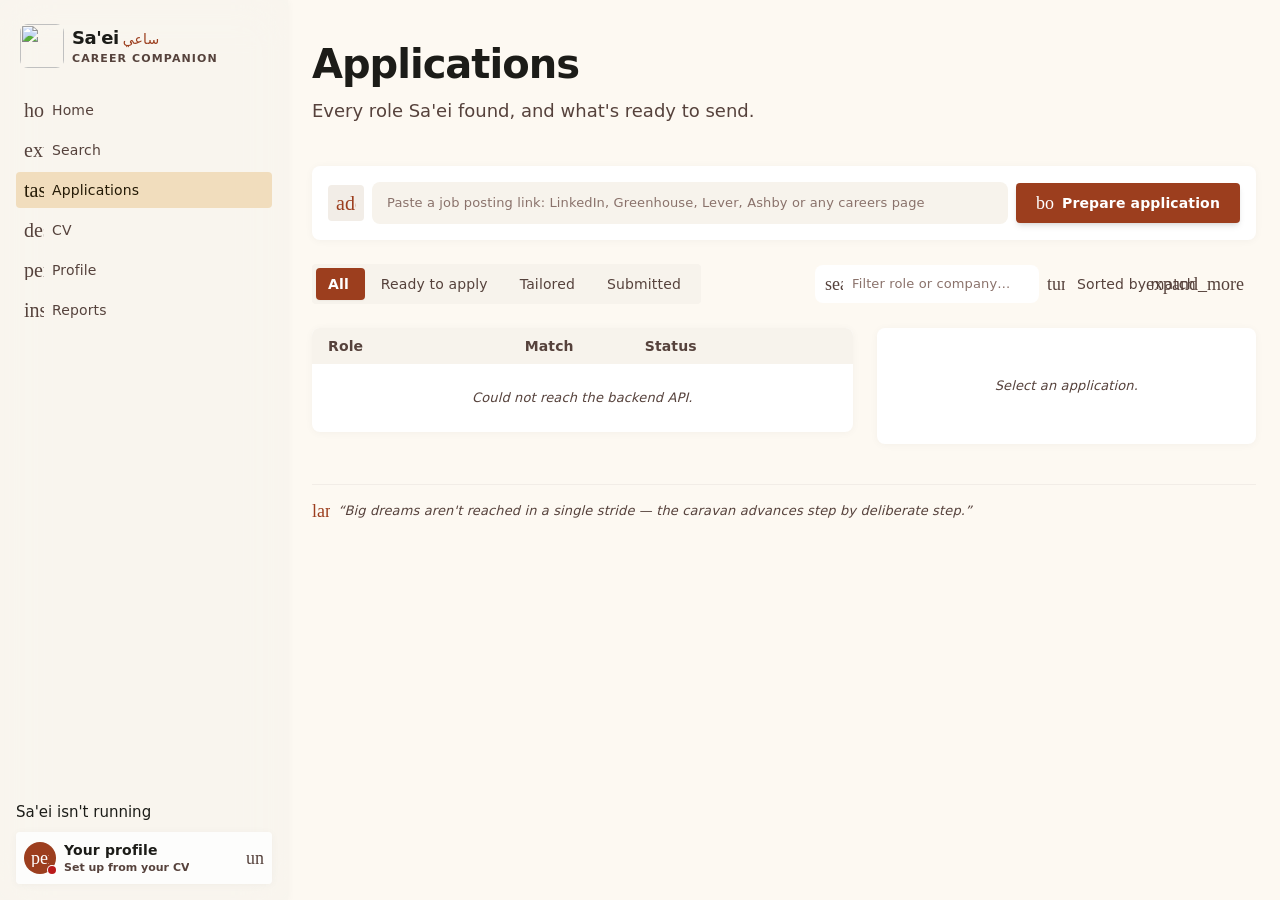
==== frontend/applications.html @ 578bf0ad "One look across the app: same page header, plain words, less text Pass 1 -- one page header: every p" ====
<!DOCTYPE html>
<html lang="en">
<head>
<meta charset="UTF-8">
<meta name="viewport" content="width=device-width, initial-scale=1.0">
<title>Sa'ei — Applications</title>
<link rel="stylesheet" href="tailwind.css">
<link rel="stylesheet" href="style.css">
<link rel="icon" type="image/png" href="assets/saei-logo.png">
</head>
<body data-page="applications">
<main id="page">
  <div class="flex flex-col">
    <header class="sa-page-head">
      <div>
        <h1 class="sa-page-title">Applications</h1>
        <p class="sa-page-desc">Every role Sa'ei found, and what's ready to send.</p>
      </div>
    </header>

    <!-- Apply from a link: one posting through the same pipeline a search runs -->
    <section class="sa-card mb-space-lg p-space-md">
      <form id="link-form" class="flex items-center gap-space-sm">
        <span class="sa-icon-badge flex-shrink-0"><span class="ms">add_link</span></span>
        <label for="link-url" class="sr-only">Job posting URL</label>
        <input type="url" id="link-url" class="sa-input flex-1" required
               placeholder="Paste a job posting link: LinkedIn, Greenhouse, Lever, Ashby or any careers page">
        <button type="submit" class="sa-btn-primary whitespace-nowrap" id="link-btn"><span class="ms text-[18px]">bolt</span>Prepare application</button>
      </form>
      <p id="link-message" class="hidden"></p>
    </section>

    <div class="mb-space-lg flex flex-wrap items-center justify-between gap-space-md">
      <div class="sa-tabs" id="status-tabs">
        <button type="button" class="sa-tab is-active" data-filter="all">All <span class="ml-1 opacity-70" data-count="all"></span></button>
        <button type="button" class="sa-tab" data-filter="pending_review">Ready to apply <span class="ml-1 opacity-70" data-count="pending_review"></span></button>
        <button type="button" class="sa-tab" data-filter="tailored">Tailored <span class="ml-1 opacity-70" data-count="tailored"></span></button>
        <button type="button" class="sa-tab" data-filter="applied">Submitted <span class="ml-1 opacity-70" data-count="applied"></span></button>
      </div>
      <div class="flex items-center gap-space-sm">
        <label class="relative">
          <span class="ms pointer-events-none absolute left-2.5 top-1/2 -translate-y-1/2 text-[18px] text-on-surface-variant">search</span>
          <input type="text" id="app-filter" class="sa-input w-56 bg-surface-container-lowest py-2 pl-9" placeholder="Filter role or company&hellip;">
        </label>
        <span class="ms text-[18px] text-on-surface-variant">tune</span>
        <div class="sa-select-wrap">
          <select id="sort-select" class="sa-select border-none bg-transparent py-2 pl-1 text-label-md text-on-surface-variant" aria-label="Sort">
            <option value="match_score">Sorted by match</option>
            <option value="ats_score">Sorted by ATS score</option>
            <option value="date_created">Sorted by newest</option>
          </select>
        </div>
      </div>
    </div>

    <div class="grid grid-cols-12 items-start gap-space-lg">
      <!-- List -->
      <div class="col-span-7 flex flex-col gap-space-md">
        <div class="overflow-hidden rounded-xl bg-surface-container-lowest shadow-soft">
          <div class="grid grid-cols-[1fr_7rem_9rem_2.5rem] gap-space-sm bg-surface-container-low px-space-md py-space-sm text-label-md font-semibold text-on-surface-variant">
            <span>Role</span><span>Match</span><span>Status</span><span class="sr-only">Open</span>
          </div>
          <div id="app-list" class="divide-y divide-surface-container">
            <p class="sa-empty">Loading&hellip;</p>
          </div>
          <div class="flex items-center justify-between px-space-md py-space-sm" id="list-footer" hidden>
            <span class="text-body-sm text-on-surface-variant" id="list-count"></span>
            <button type="button" class="sa-btn-ghost" id="list-more">Show more</button>
          </div>
        </div>

      </div>

      <!-- Detail -->
      <aside class="sa-card sticky top-24 col-span-5" id="detail">
        <p class="sa-empty">Select an application.</p>
      </aside>
    </div>
  </div>
</main>

<!-- Submit (email) dialog: what used to be the Email page's send form -->
<div class="modal-overlay" id="send-modal" hidden>
  <div class="modal max-w-2xl" role="dialog" aria-modal="true" aria-labelledby="send-title">
    <form id="send-form" class="flex max-h-[calc(100vh-48px)] flex-col">
      <div class="flex items-start justify-between gap-space-md border-b border-surface-container px-space-lg py-space-md">
        <div>
          <span class="sa-eyebrow">Send application</span>
          <h3 class="text-headline-sm text-on-surface" id="send-title">&mdash;</h3>
        </div>
        <button type="button" class="modal-close" id="send-close" aria-label="Close">&times;</button>
      </div>
      <div class="flex flex-col gap-space-md overflow-y-auto px-space-lg py-space-md">
        <p class="hidden rounded-lg bg-tertiary-fixed/60 px-space-md py-space-sm text-body-sm text-on-tertiary-fixed-variant" id="gmail-warning"></p>
        <div class="grid grid-cols-[4.5rem_1fr] items-center gap-space-sm">
          <label for="to-email" class="text-label-md font-semibold text-on-surface-variant">To</label>
          <input type="text" id="to-email" class="sa-input font-mono" placeholder="hiring@company.com" required>
          <label for="subject" class="text-label-md font-semibold text-on-surface-variant">Subject</label>
          <input type="text" id="subject" class="sa-input font-semibold" required>
        </div>
        <textarea id="body" rows="9" class="sa-input resize-y leading-6" required></textarea>
        <div class="flex items-center gap-space-sm rounded-lg bg-surface-container-low px-space-md py-space-sm" id="attachment"></div>
      </div>
      <div class="flex items-center justify-end gap-space-sm border-t border-surface-container px-space-lg py-space-md">
        <span id="send-message" class="save-message mr-auto"></span>
        <button type="button" class="sa-btn" id="send-cancel">Cancel</button>
        <button type="submit" class="sa-btn-primary" id="send-btn"><span class="ms text-[18px]">send</span>Send application</button>
      </div>
    </form>
  </div>
</div>


<script src="shell.js"></script>
<script src="config.js"></script>
<script src="why-modal.js"></script>
<script src="ui.js"></script>
<script src="applications.js"></script>
</body>
</html>
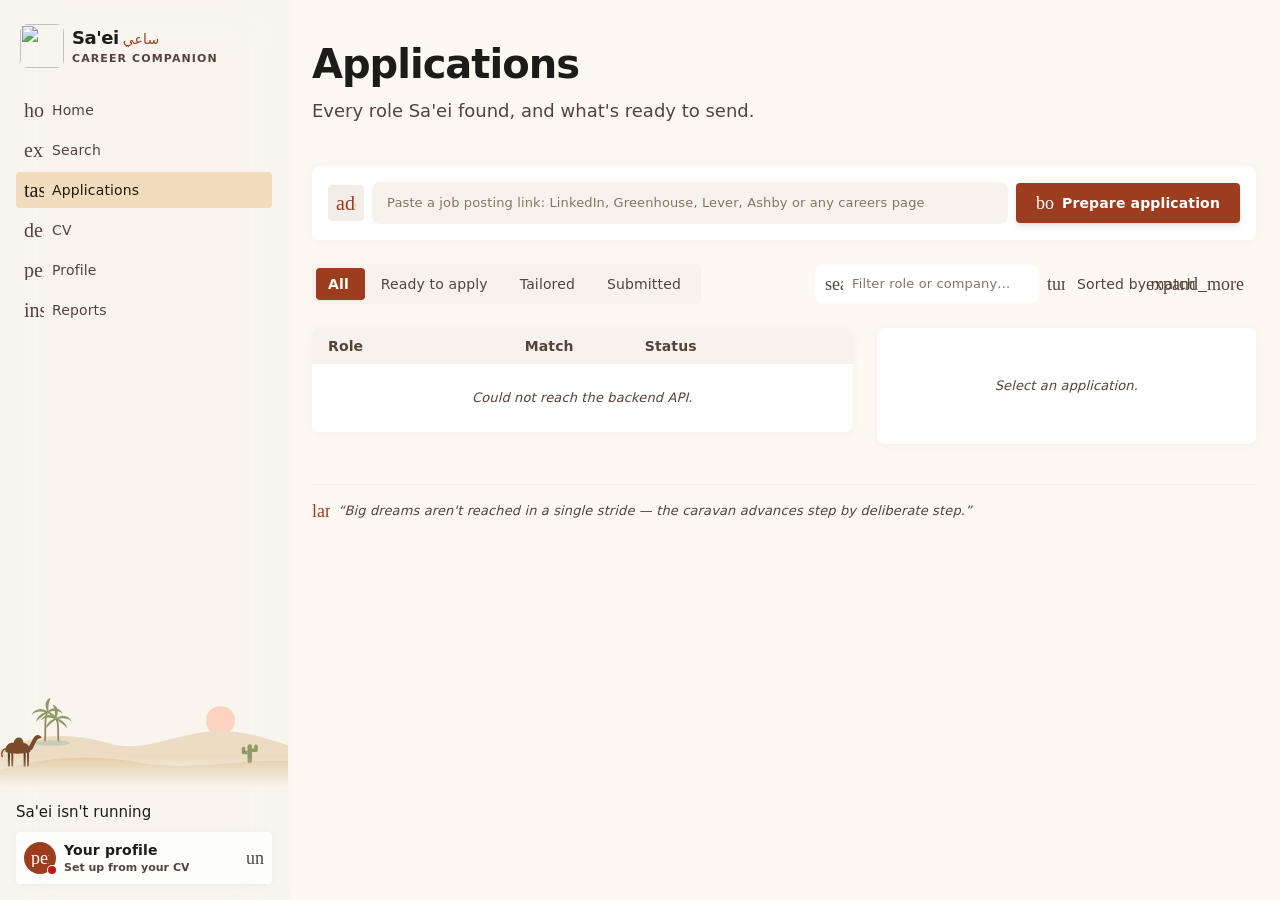
==== commit 00c5b201: "Send application: the company's email from the posting; CV named Firstname_Lastname_JobTitle - Appli" ====
--- a/frontend/applications.html
+++ b/frontend/applications.html
@@ -95,6 +95,8 @@
         <div class="grid grid-cols-[4.5rem_1fr] items-center gap-space-sm">
           <label for="to-email" class="text-label-md font-semibold text-on-surface-variant">To</label>
           <input type="text" id="to-email" class="sa-input font-mono" placeholder="hiring@company.com" required>
+          <span></span>
+          <p class="-mt-1 text-body-sm text-on-surface-variant" id="to-hint"></p>
           <label for="subject" class="text-label-md font-semibold text-on-surface-variant">Subject</label>
           <input type="text" id="subject" class="sa-input font-semibold" required>
         </div>
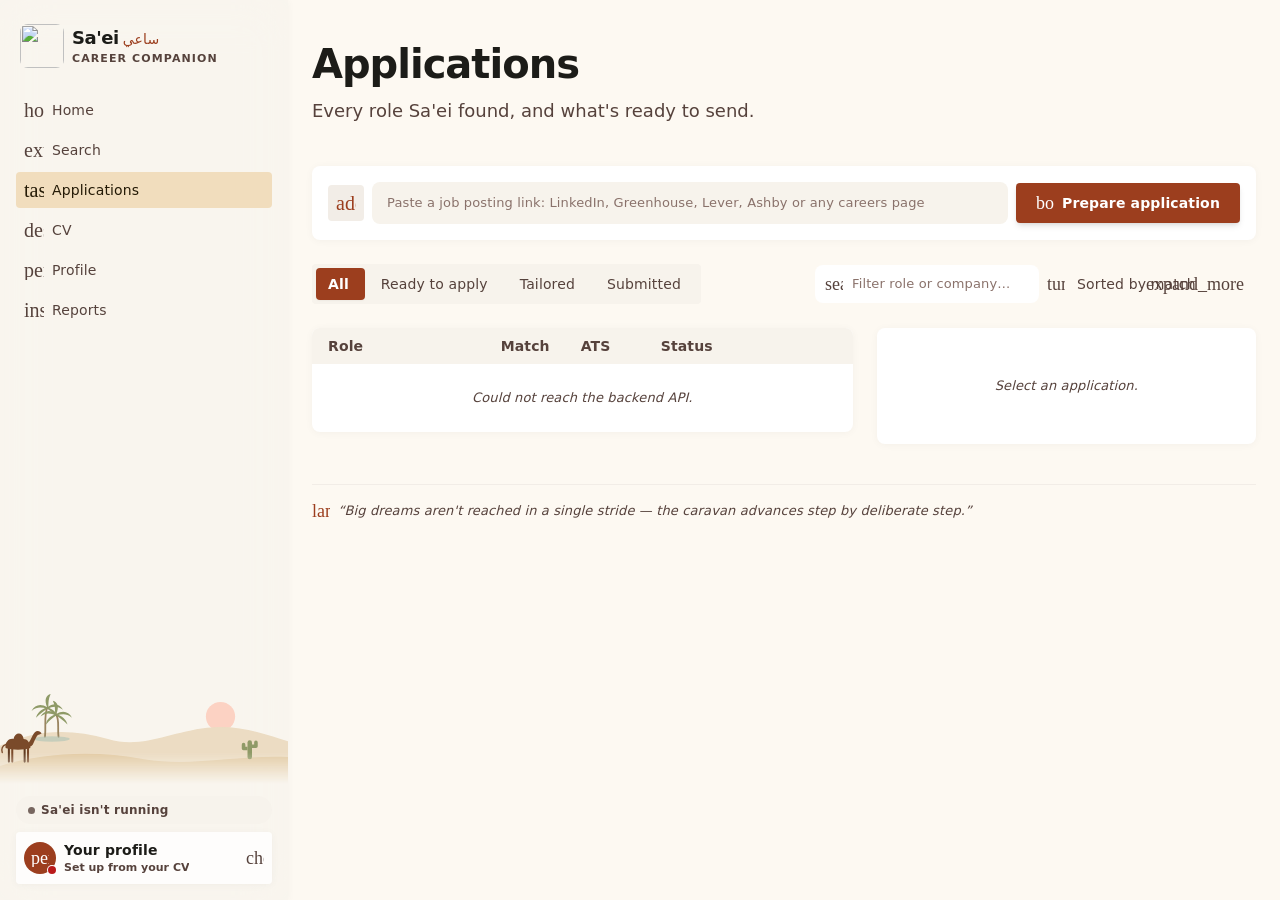
==== commit 1e3e4cc0: "Applications list: ATS score column between Match and Status" ====
--- a/frontend/applications.html
+++ b/frontend/applications.html
@@ -57,8 +57,8 @@
       <!-- List -->
       <div class="col-span-7 flex flex-col gap-space-md">
         <div class="overflow-hidden rounded-xl bg-surface-container-lowest shadow-soft">
-          <div class="grid grid-cols-[1fr_7rem_9rem_2.5rem] gap-space-sm bg-surface-container-low px-space-md py-space-sm text-label-md font-semibold text-on-surface-variant">
-            <span>Role</span><span>Match</span><span>Status</span><span class="sr-only">Open</span>
+          <div class="grid grid-cols-[1fr_4.5rem_4.5rem_8.5rem_2rem] gap-space-sm bg-surface-container-low px-space-md py-space-sm text-label-md font-semibold text-on-surface-variant">
+            <span>Role</span><span>Match</span><span title="ATS score of the CV that would be sent: the tailored one when there is one">ATS</span><span>Status</span><span class="sr-only">Open</span>
           </div>
           <div id="app-list" class="divide-y divide-surface-container">
             <p class="sa-empty">Loading&hellip;</p>
--- a/frontend/style.css
+++ b/frontend/style.css
@@ -0,0 +1,2572 @@
+/* Component styles for markup the page scripts generate (the Why? modal,
+   requirement tables, profile entry cards, debug bench, toggles...). Page
+   layout itself is Tailwind (tailwind.css, built from tailwind.src.css);
+   this file loads AFTER it so its element rules win over Tailwind preflight.
+
+   Tokens are the Stitch "Sa'ei" palette (same values as tailwind.config.js),
+   mapped onto the variable names this file has always used. */
+
+:root {
+  --bg: #fdf9f2;                 /* background */
+  --surface: #ffffff;            /* surface-container-lowest */
+  --surface-sunken: #f7f3ec;     /* surface-container-low */
+  --surface-container: #f2ede7;
+  --surface-container-high: #ece8e1;
+  --border: #ece8e1;
+  --border-strong: #ddc0b8;      /* outline-variant */
+  --text: #1c1c18;               /* on-surface */
+  --text-muted: #56423c;         /* on-surface-variant */
+  --accent: #9c3e1e;             /* primary */
+  --accent-hover: #bc5633;       /* primary-container */
+  --accent-soft: rgba(156, 62, 30, 0.10);
+  --accent-soft-border: rgba(156, 62, 30, 0.22);
+  --ok: #6a5d43;                 /* secondary (warm brown) */
+  --ok-soft: #f1ddbd;            /* secondary-container */
+  --warn: #805200;               /* tertiary */
+  --warn-soft: #ffddb4;          /* tertiary-fixed */
+  --danger: #ba1a1a;             /* error */
+  --danger-soft: #ffdad6;        /* error-container */
+  --radius-sm: 6px;
+  --radius: 12px;
+  --radius-lg: 24px;
+  --radius-pill: 9999px;
+  --shadow-sm: 0 1px 2px rgba(28, 28, 24, 0.05);
+  --shadow-md: 0 12px 32px -12px rgba(34, 31, 26, 0.28);
+}
+
+/* A quiet brand signature used on the key career surfaces.  It deliberately
+   sits behind the content so it reads as atmosphere, not as a competing logo. */
+.sa-saei-wordmark {
+  position: relative;
+  isolation: isolate;
+  overflow: hidden;
+}
+
+.sa-saei-wordmark::before {
+  content: "ساعي";
+  position: absolute;
+  right: 24px;
+  bottom: -18px;
+  z-index: -1;
+  direction: rtl;
+  color: #f3e6e1;
+  font-family: "Segoe UI", Tahoma, Arial, sans-serif;
+  font-size: 132px;
+  font-weight: 800;
+  line-height: 1;
+  letter-spacing: -0.12em;
+  pointer-events: none;
+  user-select: none;
+  white-space: nowrap;
+}
+
+.sa-saei-wordmark > * {
+  position: relative;
+  z-index: 1;
+}
+
+.sa-saei-wordmark-trajectory::before { font-size: 88px; right: 22px; bottom: -10px; }
+.sa-saei-wordmark-search::before { font-size: 112px; bottom: -12px; }
+.sa-saei-wordmark-profile::before { font-size: 104px; right: 22px; bottom: -12px; }
+
+* { box-sizing: border-box; }
+
+body {
+  margin: 0;
+  background: var(--bg);
+  color: var(--text);
+  font-family: "Plus Jakarta Sans", "Segoe UI", Tahoma, system-ui, sans-serif;
+  font-size: 15px;
+  line-height: 1.5;
+  -webkit-font-smoothing: antialiased;
+}
+
+.page {
+  max-width: 1080px;
+  margin: 0 auto;
+  padding: 40px 24px 64px;
+}
+
+/* ---- page header (eyebrow + title + description + stats) ---- */
+
+.page-header {
+  display: flex;
+  justify-content: space-between;
+  align-items: flex-end;
+  gap: 24px;
+  flex-wrap: wrap;
+  margin-bottom: 24px;
+}
+
+.eyebrow {
+  display: flex;
+  align-items: center;
+  gap: 8px;
+  font-size: 11px;
+  font-weight: 600;
+  letter-spacing: 0.08em;
+  text-transform: uppercase;
+  color: var(--text-muted);
+  margin-bottom: 8px;
+}
+
+.eyebrow::before {
+  content: "";
+  display: inline-block;
+  width: 14px;
+  height: 1px;
+  background: var(--border-strong);
+}
+
+.page-header h1 {
+  font-size: 26px;
+  font-weight: 700;
+  letter-spacing: -0.02em;
+  margin: 0 0 6px;
+}
+
+.page-header-desc {
+  font-size: 13.5px;
+  color: var(--text-muted);
+  max-width: 540px;
+  line-height: 1.55;
+  margin: 0;
+}
+
+.page-header-stats { display: flex; gap: 24px; flex-shrink: 0; }
+
+.page-header-stat { text-align: right; }
+
+.page-header-stat-value {
+  display: block;
+  font-size: 22px;
+  font-weight: 700;
+  color: var(--accent);
+  letter-spacing: -0.02em;
+}
+
+.page-header-stat-label {
+  font-size: 10.5px;
+  font-weight: 600;
+  letter-spacing: 0.05em;
+  text-transform: uppercase;
+  color: var(--text-muted);
+}
+
+/* ---- avatar chip (company initials in tables) ---- */
+
+.company-cell { display: flex; align-items: center; gap: 8px; }
+
+.avatar-chip {
+  display: inline-flex;
+  align-items: center;
+  justify-content: center;
+  width: 22px;
+  height: 22px;
+  border-radius: 6px;
+  background: var(--accent-soft);
+  color: var(--accent);
+  font-size: 10px;
+  font-weight: 700;
+  letter-spacing: 0.02em;
+  flex-shrink: 0;
+}
+
+/* ---- section title row (heading + inline action) ---- */
+
+.section-title-row {
+  display: flex;
+  align-items: center;
+  justify-content: space-between;
+  gap: 12px;
+  margin: 28px 0 12px;
+}
+
+.section-title-row h2 { margin: 0; font-size: 15px; font-weight: 600; }
+
+.filter-input {
+  font-family: inherit;
+  font-size: 13px;
+  padding: 7px 11px;
+  border: 1px solid var(--border);
+  border-radius: 8px;
+  background: var(--surface);
+  color: var(--text);
+  width: 220px;
+}
+
+.filter-input:focus { outline: none; border-color: var(--accent); }
+
+/* ---- narrow/wide page layouts (settings, cv, features) ---- */
+
+.narrow-main {
+  display: flex;
+  flex-direction: column;
+  gap: 16px;
+  /* Was 560px -- cards/forms/tables here are all fluid-width already (no
+     fixed-px inputs), so this was just leaving a wide, wasted gutter on
+     anything bigger than a small laptop screen instead of using the page's
+     actual 1080px budget. */
+  max-width: 900px;
+}
+
+.wide-main { width: 100%; }
+
+/* ---- bare section heading (Stitch places these above a bordered table/card
+   container rather than inside a .card-header) ---- */
+
+.section-heading {
+  font-size: 24px;
+  font-weight: 600;
+  letter-spacing: -0.01em;
+  margin: 0 0 12px;
+  color: var(--text);
+}
+
+/* ---- main layout ---- */
+
+.main-grid {
+  display: grid;
+  grid-template-columns: 1.6fr 1fr;
+  gap: 16px;
+  align-items: start;
+}
+
+.side-column {
+  display: flex;
+  flex-direction: column;
+  gap: 16px;
+}
+
+.card {
+  background: var(--surface);
+  border: 1px solid var(--border);
+  border-radius: var(--radius);
+  overflow: hidden;
+}
+
+.card-header {
+  display: flex;
+  align-items: baseline;
+  justify-content: space-between;
+  padding: 16px 18px 12px;
+}
+
+.card-header h2 {
+  font-size: 14px;
+  font-weight: 600;
+  margin: 0;
+}
+
+.card-sub {
+  font-size: 12px;
+  color: var(--text-muted);
+}
+
+/* ---- applications table ---- */
+
+.table-card { padding: 24px; }
+
+.view-all-row {
+  display: flex;
+  justify-content: center;
+  padding-top: 16px;
+}
+
+.link-btn {
+  background: none;
+  border: none;
+  cursor: pointer;
+  font-family: inherit;
+  font-size: 12px;
+  font-weight: 700;
+  letter-spacing: 0.05em;
+  text-transform: uppercase;
+  color: var(--accent);
+  display: inline-flex;
+  align-items: center;
+  gap: 6px;
+  padding: 4px;
+}
+
+.link-btn:hover { color: var(--text); }
+
+.link-btn svg { width: 14px; height: 14px; stroke: currentColor; fill: none; stroke-width: 2; stroke-linecap: round; stroke-linejoin: round; }
+
+.table-wrap { overflow-x: auto; }
+
+table {
+  width: 100%;
+  border-collapse: collapse;
+  font-size: 14px;
+}
+
+thead th {
+  text-align: left;
+  font-weight: 500;
+  color: var(--text-muted);
+  font-size: 11.5px;
+  text-transform: uppercase;
+  letter-spacing: 0.04em;
+  padding: 8px 18px;
+  border-top: 1px solid var(--border);
+  border-bottom: 1px solid var(--border);
+}
+
+/* Dashboard's applications table sits in its own bordered/padded container
+   (no separate .card-header above it), matching Stitch's exact structure --
+   so it doesn't need the border-top other tables get from their card-header
+   divider. */
+#applications-table thead th { border-top: none; }
+#applications-table { min-width: 700px; }
+#applications-table tbody td:first-child { font-weight: 600; }
+
+.cell-muted { color: var(--text-muted); }
+.cell-right { text-align: right; }
+
+tbody td {
+  padding: 12px 18px;
+  border-bottom: 1px solid var(--border);
+  vertical-align: middle;
+}
+
+tbody tr:last-child td { border-bottom: none; }
+
+tbody tr { transition: background 0.1s; }
+
+tbody tr:hover td { background: var(--surface-sunken); }
+
+tbody tr.detail-row:hover td { background: inherit; }
+
+td.empty, li.empty {
+  color: var(--text-muted);
+  font-style: italic;
+}
+
+.status-tag {
+  display: inline-block;
+  font-size: 11.5px;
+  font-weight: 700;
+  letter-spacing: 0.03em;
+  text-transform: uppercase;
+  padding: 4px 10px;
+  border-radius: var(--radius-pill);
+  background: var(--accent-soft);
+  color: var(--accent);
+  white-space: nowrap;
+}
+
+/* Fully settled, nothing left to do -- neutral, same treatment Stitch used
+   for "Applied"/"Auto-Submitted". Everything else (including the default
+   above) reads as "needs your attention", matching Stitch's highlighted
+   "Interviewing" state. */
+.status-tag.status-auto_submitted,
+.status-tag.status-sent {
+  background: var(--surface-container-high);
+  color: var(--text-muted);
+}
+
+.score-bar-wrap {
+  display: flex;
+  align-items: center;
+  gap: 8px;
+}
+
+.score-bar-track {
+  width: 56px;
+  height: 4px;
+  background: var(--border);
+  overflow: hidden;
+  position: relative;
+}
+
+.score-bar-fill {
+  height: 100%;
+  background: var(--accent);
+  position: absolute;
+  top: 0;
+  left: 0;
+}
+
+/* ---- ATS score explanations (Dashboard applications table + CV rewrites) ---- */
+
+.why-link {
+  color: var(--accent);
+  text-decoration: none;
+  font-size: 12.5px;
+  font-weight: 500;
+}
+
+.why-link:hover { text-decoration: underline; }
+
+.detail-row td {
+  background: var(--bg);
+  padding: 0;
+}
+
+.why-block {
+  padding: 14px 18px;
+  border-bottom: 1px solid var(--border);
+}
+
+.why-block:last-child { border-bottom: none; }
+
+.why-block-title {
+  font-size: 12px;
+  font-weight: 600;
+  color: var(--text);
+  margin-bottom: 6px;
+  display: flex;
+  align-items: center;
+  justify-content: space-between;
+  gap: 10px;
+}
+
+.why-download {
+  font-size: 11.5px;
+  font-weight: 500;
+  color: var(--accent);
+  text-decoration: none;
+}
+
+.why-download:hover { text-decoration: underline; }
+
+.why-text {
+  margin: 0;
+  font-family: inherit;
+  font-size: 12.5px;
+  line-height: 1.6;
+  color: var(--text);
+  white-space: pre-wrap;
+  word-break: break-word;
+}
+
+/* ---- skill gaps ---- */
+
+.skill-list {
+  list-style: none;
+  margin: 0;
+  padding: 4px 18px 16px;
+}
+
+.skill-list li {
+  display: flex;
+  justify-content: space-between;
+  padding: 7px 0;
+  border-bottom: 1px solid var(--border);
+  font-size: 13.5px;
+}
+
+.skill-list li:last-child { border-bottom: none; }
+
+.skill-count { color: var(--text-muted); font-size: 12.5px; }
+
+/* ---- news ---- */
+
+.news-content {
+  padding: 0 18px 18px;
+  font-size: 13.5px;
+  color: var(--text);
+  white-space: pre-wrap;
+}
+
+/* ---- footer ---- */
+
+.footer {
+  margin-top: 24px;
+  display: flex;
+  gap: 24px;
+  font-size: 12.5px;
+  color: var(--text-muted);
+}
+
+.footer strong { color: var(--text); font-weight: 500; }
+
+/* ---- forms (settings) ---- */
+
+.form {
+  display: flex;
+  flex-direction: column;
+  gap: 16px;
+  padding: 4px 18px 18px;
+}
+
+.form-field {
+  display: flex;
+  flex-direction: column;
+  gap: 6px;
+}
+
+.form-field label {
+  font-size: 12.5px;
+  font-weight: 500;
+  color: var(--text);
+}
+
+.form-field-secondary-label {
+  margin-top: 6px;
+}
+
+.form-field select,
+.form-field input[type="text"],
+.form-field input[type="password"],
+.form-field input[type="number"],
+.form-field textarea {
+  font-family: inherit;
+  font-size: 13.5px;
+  padding: 9px 11px;
+  border: 1px solid var(--border);
+  border-radius: 8px;
+  background: var(--surface);
+  color: var(--text);
+  resize: vertical;
+}
+
+.form-field select:focus,
+.form-field input:focus,
+.form-field textarea:focus {
+  outline: none;
+  border-color: var(--accent);
+}
+
+.field-hint {
+  font-size: 12px;
+  color: var(--text-muted);
+  text-decoration: none;
+}
+
+a.field-hint { color: var(--accent); }
+
+.form-actions {
+  display: flex;
+  align-items: center;
+  gap: 12px;
+}
+
+.btn {
+  font-family: inherit;
+  font-size: 13.5px;
+  font-weight: 500;
+  padding: 9px 18px;
+  border-radius: 8px;
+  border: 1px solid var(--border);
+  background: var(--surface);
+  color: var(--text);
+  cursor: pointer;
+  transition: background 0.12s, border-color 0.12s, opacity 0.12s;
+}
+
+.btn:hover:not(:disabled) { background: var(--surface-sunken); }
+
+.btn:disabled { opacity: 0.5; cursor: not-allowed; }
+
+.btn-primary {
+  background: var(--text);
+  color: var(--bg);
+  border-color: var(--text);
+}
+
+.btn-primary:hover:not(:disabled) { opacity: 0.88; background: var(--text); }
+
+a:focus-visible,
+button:focus-visible,
+.btn:focus-visible,
+.navlink:focus-visible,
+input:focus-visible,
+select:focus-visible,
+textarea:focus-visible {
+  outline: 2px solid var(--accent);
+  outline-offset: 2px;
+}
+
+.save-message {
+  font-size: 12.5px;
+  color: var(--text-muted);
+}
+
+.save-success { color: var(--ok); }
+.save-error { color: var(--accent); }
+
+.note {
+  margin: 0;
+  padding: 0 18px 18px;
+  font-size: 12.5px;
+  color: var(--text-muted);
+  line-height: 1.6;
+}
+
+.note code {
+  background: var(--surface-container-high);
+  padding: 1px 5px;
+  border-radius: 4px;
+  font-size: 12px;
+}
+
+/* ---- CV page ---- */
+
+.cv-current {
+  padding: 0 18px 18px;
+  font-size: 13.5px;
+}
+
+.cv-current p { margin: 4px 0; }
+
+.cv-file-row {
+  display: flex;
+  align-items: flex-start;
+  justify-content: space-between;
+  gap: 12px;
+}
+
+.cv-file-icon {
+  width: 34px;
+  height: 34px;
+  border-radius: 8px;
+  background: var(--accent-soft);
+  color: var(--accent);
+  display: flex;
+  align-items: center;
+  justify-content: center;
+  flex-shrink: 0;
+}
+
+.cv-file-icon svg { width: 17px; height: 17px; stroke: currentColor; fill: none; stroke-width: 1.8; stroke-linecap: round; stroke-linejoin: round; }
+
+.cv-quote {
+  margin: 10px 0 0;
+  padding: 10px 12px;
+  background: var(--surface-sunken);
+  border-left: 2px solid var(--border-strong);
+  border-radius: 0 6px 6px 0;
+  font-size: 12.5px;
+  font-style: italic;
+  color: var(--text-muted);
+  line-height: 1.55;
+}
+
+.cv-actions { display: flex; gap: 8px; margin-top: 14px; }
+
+.btn-icon {
+  width: 36px;
+  height: 36px;
+  padding: 0;
+  display: inline-flex;
+  align-items: center;
+  justify-content: center;
+  flex-shrink: 0;
+}
+
+.btn-icon svg { width: 15px; height: 15px; stroke: currentColor; fill: none; stroke-width: 1.8; stroke-linecap: round; stroke-linejoin: round; }
+
+.cv-preview {
+  margin-top: 8px;
+  padding: 12px;
+  background: var(--bg);
+  border: 1px solid var(--border);
+  border-radius: 8px;
+  font-family: inherit;
+  font-size: 12.5px;
+  white-space: pre-wrap;
+  word-break: break-word;
+  max-height: 200px;
+  overflow-y: auto;
+}
+
+.upload-body {
+  padding: 4px 18px 18px;
+  display: flex;
+  flex-direction: column;
+  gap: 14px;
+}
+
+.dropzone {
+  display: flex;
+  align-items: center;
+  justify-content: center;
+  text-align: center;
+  padding: 32px 16px;
+  border: 1.5px dashed var(--border);
+  border-radius: var(--radius);
+  background: var(--bg);
+  color: var(--text-muted);
+  font-size: 13.5px;
+  cursor: pointer;
+}
+
+/* ---- reports page ---- */
+
+.reports-list {
+  padding: 4px 18px 18px;
+  display: flex;
+  flex-direction: column;
+  gap: 14px;
+}
+
+.report-item {
+  border: 1px solid var(--border);
+  border-radius: 8px;
+  padding: 12px 14px;
+}
+
+.report-item-header {
+  display: flex;
+  align-items: center;
+  gap: 8px;
+  margin-bottom: 8px;
+}
+
+.dropzone-active {
+  border-color: var(--accent);
+  color: var(--text);
+}
+
+/* ---- features page ---- */
+
+.feature-grid {
+  display: grid;
+  grid-template-columns: repeat(3, 1fr);
+  gap: 12px;
+}
+
+.feature-card {
+  background: var(--surface);
+  border: 1px solid var(--border);
+  border-radius: var(--radius);
+  padding: 18px;
+}
+
+.feature-card h3 {
+  margin: 0 0 8px;
+  font-size: 14px;
+  font-weight: 600;
+}
+
+.feature-card p {
+  margin: 0;
+  font-size: 13px;
+  color: var(--text-muted);
+  line-height: 1.55;
+}
+
+.feature-card a { color: var(--accent); }
+
+/* ---- CV "Why" modal widget ---- */
+
+.modal-overlay {
+  position: fixed;
+  inset: 0;
+  background: rgba(34, 31, 26, 0.45);
+  display: flex;
+  align-items: center;
+  justify-content: center;
+  padding: 24px;
+  z-index: 1000;
+}
+
+.modal-overlay[hidden] { display: none; }
+
+.modal {
+  background: var(--surface);
+  border-radius: var(--radius-lg);
+  box-shadow: var(--shadow-md);
+  width: 100%;
+  max-width: 980px;
+  max-height: calc(100vh - 48px);
+  overflow: hidden;
+  display: flex;
+  flex-direction: column;
+}
+
+.modal-header {
+  display: flex;
+  align-items: flex-start;
+  justify-content: space-between;
+  gap: 16px;
+  padding: 20px 22px 16px;
+  border-bottom: 1px solid var(--border);
+}
+
+.modal-header-main { display: flex; align-items: baseline; gap: 12px; flex-wrap: wrap; }
+
+.modal-score-value {
+  font-size: 32px;
+  font-weight: 700;
+  letter-spacing: -0.02em;
+}
+
+.modal-score-label {
+  font-size: 12px;
+  color: var(--text-muted);
+}
+
+.rating-badge {
+  font-size: 11.5px;
+  font-weight: 600;
+  padding: 4px 11px;
+  border-radius: 999px;
+  white-space: nowrap;
+}
+
+.rating-badge.rating-excellent { background: var(--ok-soft); color: var(--ok); }
+.rating-badge.rating-needs_work { background: var(--accent-soft); color: var(--accent); }
+.rating-badge.rating-critical { background: var(--danger-soft); color: var(--danger); }
+
+.modal-close {
+  border: none;
+  background: none;
+  color: var(--text-muted);
+  cursor: pointer;
+  font-size: 20px;
+  line-height: 1;
+  padding: 4px 6px;
+  border-radius: var(--radius-sm);
+  flex-shrink: 0;
+}
+
+.modal-close:hover { background: var(--surface-sunken); color: var(--text); }
+
+.modal-tabs {
+  display: flex;
+  gap: 22px;
+  padding: 0 22px;
+  border-bottom: 1px solid var(--border);
+  flex-shrink: 0;
+}
+
+.modal-tab {
+  border: none;
+  background: none;
+  font: inherit;
+  font-size: 13px;
+  font-weight: 500;
+  color: var(--text-muted);
+  padding: 11px 0;
+  margin-bottom: -1px;
+  border-bottom: 2px solid transparent;
+  cursor: pointer;
+}
+
+.modal-tab:hover { color: var(--text); }
+
+.modal-tab.active { color: var(--text); border-bottom-color: var(--accent); }
+
+.modal-body {
+  overflow-y: auto;
+  padding: 20px 22px 24px;
+}
+
+.modal-split {
+  display: grid;
+  grid-template-columns: 1fr 1fr;
+  gap: 22px;
+  align-items: start;
+}
+
+.doc-frame {
+  border: 1px solid var(--border);
+  border-radius: var(--radius);
+  background: var(--surface-sunken);
+  overflow: hidden;
+  height: 480px;
+  display: flex;
+  flex-direction: column;
+}
+
+.doc-frame iframe {
+  width: 100%;
+  height: 100%;
+  border: 0;
+  background: #fff;
+}
+
+.doc-frame-note {
+  font-size: 11.5px;
+  color: var(--text-muted);
+  padding: 8px 12px;
+  border-top: 1px solid var(--border);
+  background: var(--surface);
+  flex-shrink: 0;
+}
+
+.doc-text-preview {
+  flex: 1;
+  margin: 0;
+  padding: 16px;
+  font-family: inherit;
+  font-size: 12.5px;
+  line-height: 1.7;
+  white-space: pre-wrap;
+  word-break: break-word;
+  overflow-y: auto;
+  color: var(--text);
+}
+
+mark.hl-match {
+  background: var(--ok-soft);
+  color: var(--ok);
+  padding: 0 2px;
+  border-radius: 3px;
+  font-weight: 600;
+}
+
+.score-pillars {
+  display: flex;
+  flex-direction: column;
+  gap: 16px;
+}
+
+.score-pillar-head {
+  display: flex;
+  justify-content: space-between;
+  align-items: baseline;
+  font-size: 12.5px;
+  margin-bottom: 6px;
+  gap: 8px;
+}
+
+.score-pillar-name { font-weight: 600; color: var(--text); }
+
+.score-pillar-meta { color: var(--text-muted); flex-shrink: 0; }
+
+.score-pillar-track {
+  height: 6px;
+  border-radius: 3px;
+  background: #EFEBE2;
+  overflow: hidden;
+  margin-bottom: 6px;
+}
+
+.score-pillar-fill { height: 100%; background: var(--accent); border-radius: 3px; }
+
+.score-pillar-fill.fill-ok { background: var(--ok); }
+
+.score-pillar-fill.fill-danger { background: var(--danger); }
+
+.score-pillar-evidence {
+  font-size: 12px;
+  color: var(--text-muted);
+  line-height: 1.55;
+  margin: 0;
+}
+
+.keyword-section { margin-top: 20px; }
+
+.keyword-section-title {
+  font-size: 11.5px;
+  font-weight: 600;
+  text-transform: uppercase;
+  letter-spacing: 0.04em;
+  color: var(--text-muted);
+  margin-bottom: 8px;
+}
+
+.keyword-chips { display: flex; flex-wrap: wrap; gap: 6px; }
+
+.keyword-chip {
+  font-size: 12px;
+  font-weight: 500;
+  padding: 3px 10px;
+  border-radius: 999px;
+}
+
+.keyword-chip.chip-matched { background: var(--ok-soft); color: var(--ok); }
+
+.keyword-chip.chip-missing {
+  background: transparent;
+  color: var(--text-muted);
+  border: 1px solid var(--border-strong);
+}
+
+.why-trigger {
+  font-size: 12.5px;
+  font-weight: 500;
+  color: var(--accent);
+  background: none;
+  border: none;
+  padding: 0;
+  cursor: pointer;
+  font-family: inherit;
+}
+
+.why-trigger:hover { text-decoration: underline; }
+
+.sr-only {
+  position: absolute;
+  width: 1px;
+  height: 1px;
+  padding: 0;
+  margin: -1px;
+  overflow: hidden;
+  clip: rect(0, 0, 0, 0);
+  white-space: nowrap;
+  border: 0;
+}
+
+.inline-add-form { display: flex; gap: 8px; }
+
+.inline-add-input {
+  font-family: inherit;
+  font-size: 13px;
+  padding: 9px 12px;
+  border: 1px solid var(--border);
+  border-radius: 8px;
+  background: var(--surface);
+  color: var(--text);
+  min-width: 260px;
+}
+
+.inline-add-input:focus { outline: none; border-color: var(--accent); }
+
+/* ---- page title block (no eyebrow/stats — Search/Settings style) ---- */
+
+.page-title-block { display: flex; flex-direction: column; gap: 10px; margin-bottom: 24px; }
+
+.page-title-block h1 {
+  font-size: 32px;
+  font-weight: 700;
+  letter-spacing: -0.02em;
+  margin: 0;
+}
+
+.page-title-block p {
+  font-size: 15.5px;
+  color: var(--text-muted);
+  max-width: 640px;
+  line-height: 1.55;
+  margin: 0;
+}
+
+/* ---- panel: card with a tinted header band + optional footer,
+   used by Search/Settings/Email ---- */
+
+.panel {
+  background: var(--surface);
+  border: 1px solid var(--border);
+  border-radius: var(--radius-lg);
+  overflow: hidden;
+  margin-bottom: 20px;
+}
+
+.panel-head {
+  padding: 22px 28px;
+  border-bottom: 1px solid var(--border);
+  background: var(--surface-sunken);
+  border-radius: var(--radius-lg) var(--radius-lg) 0 0;
+  display: flex;
+  flex-wrap: wrap;
+  gap: 16px;
+  align-items: flex-start;
+  justify-content: space-between;
+}
+
+.panel-head h2 {
+  font-size: 21px;
+  font-weight: 600;
+  letter-spacing: -0.01em;
+  margin: 0;
+  display: flex;
+  align-items: center;
+  gap: 8px;
+}
+
+.panel-head p { font-size: 13px; color: var(--text-muted); margin: 4px 0 0; }
+
+.panel-head-icon { width: 20px; height: 20px; stroke: var(--accent); fill: none; stroke-width: 1.8; stroke-linecap: round; stroke-linejoin: round; }
+
+.panel-body { padding: 28px; }
+
+.panel-foot {
+  padding: 18px 28px;
+  border-top: 1px solid var(--border);
+  background: var(--surface-container);
+  border-radius: 0 0 var(--radius-lg) var(--radius-lg);
+  display: flex;
+  align-items: center;
+  gap: 12px;
+  justify-content: flex-end;
+}
+
+/* A secondary action (e.g. "Clear expansion cache") sits left, away from the
+   primary save button, so the two aren't easy to mis-click. */
+.panel-foot .btn:not(.btn-primary):first-child { margin-right: auto; }
+
+/* Panels/cards that use .info-icon (below) need their overflow un-hidden so
+   the hover tooltip isn't clipped -- .panel-head/.panel-foot now carry their
+   own corner radius (above) so removing the parent's overflow:hidden here
+   doesn't reintroduce the square-corner artifact it used to guard against. */
+.overflow-visible { overflow: visible; }
+
+/* ---- info icon + hover/focus tooltip (field explanations) ---- */
+
+.info-icon {
+  position: relative;
+  display: inline-flex;
+  align-items: center;
+  justify-content: center;
+  width: 16px;
+  height: 16px;
+  border-radius: 50%;
+  color: var(--text-muted);
+  cursor: help;
+  flex-shrink: 0;
+  vertical-align: middle;
+}
+
+.info-icon svg {
+  width: 15px;
+  height: 15px;
+  stroke: currentColor;
+  fill: none;
+  stroke-width: 1.8;
+  stroke-linecap: round;
+  stroke-linejoin: round;
+}
+
+.info-icon:hover,
+.info-icon:focus-visible { color: var(--accent); }
+
+.info-tooltip {
+  position: absolute;
+  top: calc(100% + 10px);
+  left: 0;
+  width: 340px;
+  max-width: min(340px, 80vw);
+  background: var(--text);
+  color: var(--bg);
+  font-size: 12.5px;
+  font-weight: 400;
+  line-height: 1.6;
+  text-transform: none;
+  letter-spacing: normal;
+  padding: 12px 14px;
+  border-radius: 8px;
+  box-shadow: var(--shadow-md);
+  opacity: 0;
+  visibility: hidden;
+  transform: translateY(-4px);
+  transition: opacity 0.12s, transform 0.12s;
+  z-index: 20;
+  pointer-events: none;
+}
+
+.info-icon:hover .info-tooltip,
+.info-icon:focus-visible .info-tooltip {
+  opacity: 1;
+  visibility: visible;
+  transform: translateY(0);
+}
+
+.info-tooltip code {
+  background: rgba(255, 255, 255, 0.16);
+  color: inherit;
+  padding: 1px 4px;
+  border-radius: 3px;
+  font-size: 11.5px;
+}
+
+.panel-form { display: flex; flex-direction: column; gap: 20px; }
+
+.panel-form-grid {
+  display: grid;
+  grid-template-columns: 1fr 1fr;
+  gap: 20px;
+}
+
+.panel-form-grid .span-2 { grid-column: 1 / -1; }
+
+/* ---- toggle switch (Auto-Apply Behavior settings) ---- */
+
+.toggle-row {
+  display: flex;
+  align-items: flex-start;
+  justify-content: space-between;
+  gap: 20px;
+  cursor: pointer;
+}
+
+.toggle-row + .toggle-row {
+  border-top: 1px solid var(--border);
+  padding-top: 20px;
+}
+
+.toggle-text { display: flex; flex-direction: column; gap: 4px; }
+
+.toggle-title {
+  font-size: 13.5px;
+  font-weight: 600;
+  color: var(--text);
+  display: flex;
+  align-items: center;
+  gap: 6px;
+}
+
+.toggle-desc { font-size: 12.5px; color: var(--text-muted); line-height: 1.55; max-width: 480px; }
+
+.toggle-switch { position: relative; flex-shrink: 0; width: 40px; height: 24px; margin-top: 1px; }
+
+.toggle-switch input {
+  position: absolute;
+  inset: 0;
+  opacity: 0;
+  margin: 0;
+  cursor: pointer;
+  z-index: 1;
+}
+
+.toggle-track {
+  position: absolute;
+  inset: 0;
+  background: var(--border-strong);
+  border-radius: var(--radius-pill);
+  transition: background 0.15s;
+  pointer-events: none;
+}
+
+.toggle-thumb {
+  position: absolute;
+  top: 3px;
+  left: 3px;
+  width: 18px;
+  height: 18px;
+  border-radius: 50%;
+  background: var(--surface);
+  box-shadow: 0 1px 2px rgba(0, 0, 0, 0.25);
+  transition: transform 0.15s;
+  pointer-events: none;
+}
+
+.toggle-switch input:checked ~ .toggle-track { background: var(--ok); }
+.toggle-switch input:checked ~ .toggle-thumb { transform: translateX(16px); }
+.toggle-switch input:focus-visible ~ .toggle-track { outline: 2px solid var(--accent); outline-offset: 2px; }
+
+/* ---- ATS & tailoring debug bench (CV page) ---- */
+
+.debug-check {
+  display: flex;
+  align-items: center;
+  gap: 8px;
+  font-size: 12.5px;
+  color: var(--text-muted);
+  cursor: pointer;
+  margin-top: 8px;
+}
+
+.debug-check input { margin: 0; }
+
+
+.debug-block {
+  border-top: 1px solid var(--border);
+  padding-top: 20px;
+  margin-top: 20px;
+}
+
+.debug-headline {
+  display: flex;
+  align-items: baseline;
+  flex-wrap: wrap;
+  gap: 10px;
+  margin-bottom: 14px;
+}
+
+.debug-score {
+  font-size: 30px;
+  font-weight: 600;
+  letter-spacing: -0.02em;
+  color: var(--text);
+}
+
+.debug-sub { font-size: 12.5px; color: var(--text-muted); }
+.delta-up { color: var(--ok); font-weight: 600; }
+.delta-down { color: var(--danger); font-weight: 600; }
+
+.debug-why {
+  margin-top: 14px;
+  padding: 12px 14px;
+  background: var(--surface-sunken);
+  border-radius: var(--radius);
+  font-size: 12.5px;
+  line-height: 1.6;
+  color: var(--text-muted);
+  white-space: pre-wrap;
+}
+
+/* Monospace + scroll: this is the raw generated CV, and eyeballing its line
+   breaks and spacing is half the point of rendering it here. */
+.debug-cv {
+  margin: 8px 0 0;
+  padding: 14px;
+  max-height: 420px;
+  overflow: auto;
+  background: var(--surface-sunken);
+  border: 1px solid var(--border);
+  border-radius: var(--radius);
+  font-family: ui-monospace, "Cascadia Code", Consolas, monospace;
+  font-size: 11.5px;
+  line-height: 1.55;
+  white-space: pre-wrap;
+  color: var(--text);
+}
+
+.score-pillar-evidence {
+  font-size: 11.5px;
+  color: var(--text-muted);
+  line-height: 1.5;
+  margin-top: 4px;
+}
+
+/* ---- requirement evidence table (requirements scoring engine) ---- */
+/* The table exists so every point awarded is traceable to a line of the CV.
+   A keyword count can say "9 of 26"; it can never say which nine, or why. */
+
+.req-table-wrap {
+  margin: 10px 0 4px;
+  overflow-x: auto;
+  border: 1px solid var(--border);
+  border-radius: var(--radius);
+}
+
+.req-table {
+  width: 100%;
+  border-collapse: collapse;
+  font-size: 11.5px;
+}
+
+.req-table th {
+  text-align: left;
+  padding: 7px 10px;
+  background: var(--surface-sunken);
+  color: var(--text-muted);
+  font-weight: 600;
+  white-space: nowrap;
+}
+
+.req-table td {
+  padding: 7px 10px;
+  border-top: 1px solid var(--border);
+  vertical-align: top;
+  color: var(--text);
+}
+
+/* Unmet requirements are the actionable rows -- they're what the rewrite
+   should target and what a genuine skill gap looks like. */
+.req-none td { color: var(--text-muted); }
+.req-none td:first-child { font-weight: 600; color: var(--text); }
+
+.req-pts { white-space: nowrap; font-variant-numeric: tabular-nums; }
+
+.req-evidence {
+  min-width: 220px;
+  line-height: 1.5;
+  color: var(--text-muted);
+}
+
+.req-via {
+  display: block;
+  margin-top: 3px;
+  font-size: 10.5px;
+  font-style: italic;
+  opacity: 0.85;
+}
+
+.req-tag, .req-match {
+  display: inline-block;
+  padding: 1px 7px;
+  border-radius: 999px;
+  font-size: 10.5px;
+  font-weight: 600;
+  white-space: nowrap;
+}
+
+.req-required { background: color-mix(in srgb, var(--danger) 14%, transparent); color: var(--danger); }
+.req-preferred { background: var(--surface-sunken); color: var(--text-muted); }
+
+/* Full-credit relations read as green; partial-credit ones as accent, so the
+   colour agrees with the points rather than implying a certainty the score
+   doesn't share. */
+.req-rel-exact            { background: color-mix(in srgb, var(--ok) 16%, transparent); color: var(--ok); }
+.req-rel-alias            { background: color-mix(in srgb, var(--ok) 12%, transparent); color: var(--ok); }
+.req-rel-implied          { background: color-mix(in srgb, var(--ok) 10%, transparent); color: var(--ok); }
+.req-rel-subset           { background: color-mix(in srgb, var(--accent) 14%, transparent); color: var(--accent); }
+.req-rel-semantic_support { background: color-mix(in srgb, var(--accent) 10%, transparent); color: var(--accent); }
+.req-rel-none             { background: color-mix(in srgb, var(--danger) 12%, transparent); color: var(--danger); }
+
+/* Second chip: where the evidence sits. Only rendered when it costs credit. */
+.req-loc-claimed {
+  margin-left: 5px;
+  background: var(--surface-sunken);
+  color: var(--text-muted);
+}
+
+/* ---- ATS compatibility status ---- */
+
+.compat-status {
+  display: inline-block;
+  padding: 3px 12px;
+  border-radius: 999px;
+  font-size: 13px;
+  font-weight: 700;
+  letter-spacing: 0.01em;
+}
+
+.compat-good { background: color-mix(in srgb, var(--ok) 16%, transparent); color: var(--ok); }
+.compat-mid  { background: color-mix(in srgb, var(--warn, #b7791f) 16%, transparent); color: var(--warn, #b7791f); }
+.compat-bad  { background: color-mix(in srgb, var(--danger) 16%, transparent); color: var(--danger); }
+
+.debug-score-small {
+  font-size: 18px;
+  font-weight: 600;
+  color: var(--text);
+}
+
+.compat-issues {
+  margin: 6px 0 0;
+  padding-left: 18px;
+  font-size: 12px;
+  line-height: 1.7;
+  color: var(--text-muted);
+}
+
+/* ---- sortable table headers (Dashboard "Recent Activity") ---- */
+
+th.sortable {
+  cursor: pointer;
+  user-select: none;
+  white-space: nowrap;
+}
+
+th.sortable:hover { color: var(--accent); }
+
+/* Reserve the arrow's width on every sortable header so activating one
+   doesn't shift the columns sideways. */
+th.sortable::after {
+  content: "";
+  display: inline-block;
+  width: 0.85em;
+  margin-left: 4px;
+  opacity: 0.35;
+}
+
+th.sortable:hover::after { content: "\2195"; }              /* ↕ on hover */
+th.sortable.sorted::after { opacity: 1; }
+th.sortable.sorted[data-dir="desc"]::after { content: "\2193"; }  /* ↓ */
+th.sortable.sorted[data-dir="asc"]::after { content: "\2191"; }   /* ↑ */
+th.sortable.sorted { color: var(--accent); }
+
+/* ---- match score pill (Dashboard "Match" column) ---- */
+
+.match-pill {
+  display: inline-block;
+  padding: 2px 9px;
+  border-radius: var(--radius-pill);
+  font-size: 12px;
+  font-weight: 600;
+  border: 1px solid transparent;
+}
+
+.match-pill.match-high { color: var(--ok); background: var(--ok-soft); border-color: var(--ok); }
+.match-pill.match-mid { color: var(--accent); background: var(--accent-soft); border-color: var(--accent-soft-border); }
+.match-pill.match-low { color: var(--text-muted); background: var(--surface-container-high); border-color: var(--border); }
+
+/* ---- ATS fit threshold number input with a "%" suffix ---- */
+
+.threshold-input-wrap { position: relative; max-width: 140px; }
+
+.threshold-input-wrap input[type="number"] { width: 100%; padding-right: 30px; }
+
+.threshold-input-suffix {
+  position: absolute;
+  right: 11px;
+  top: 50%;
+  transform: translateY(-50%);
+  font-size: 13.5px;
+  color: var(--text-muted);
+  pointer-events: none;
+}
+
+/* select with a chevron icon */
+
+.select-wrap { position: relative; }
+
+/* Without this, the browser's own native dropdown arrow renders on top of
+   (or right next to) the custom .select-chevron SVG below -- appearing as
+   two overlapping/duplicated arrow icons on every dropdown. */
+.select-wrap select {
+  width: 100%;
+  padding-right: 34px;
+  appearance: none;
+  -webkit-appearance: none;
+  -moz-appearance: none;
+}
+
+.select-wrap select::-ms-expand { display: none; }
+
+.select-chevron {
+  position: absolute;
+  right: 11px;
+  top: 50%;
+  transform: translateY(-50%);
+  width: 16px;
+  height: 16px;
+  stroke: var(--text-muted);
+  fill: none;
+  stroke-width: 2;
+  pointer-events: none;
+}
+
+/* password field with a visibility toggle */
+
+.password-wrap { position: relative; }
+
+.password-wrap input { width: 100%; padding-right: 38px; font-family: inherit; }
+
+.password-toggle {
+  position: absolute;
+  right: 8px;
+  top: 50%;
+  transform: translateY(-50%);
+  background: none;
+  border: none;
+  cursor: pointer;
+  color: var(--text-muted);
+  padding: 4px;
+  display: flex;
+}
+
+.password-toggle:hover { color: var(--accent); }
+
+.password-toggle svg { width: 17px; height: 17px; stroke: currentColor; fill: none; stroke-width: 1.8; stroke-linecap: round; stroke-linejoin: round; }
+
+.field-note {
+  font-size: 12.5px;
+  color: var(--ok);
+  display: flex;
+  align-items: center;
+  gap: 6px;
+  margin: 6px 0 0;
+}
+
+.field-note svg { width: 14px; height: 14px; stroke: currentColor; fill: none; stroke-width: 2; flex-shrink: 0; }
+
+.field-note.field-note-muted { color: var(--text-muted); }
+
+.field-link {
+  font-size: 11.5px;
+  font-weight: 600;
+  letter-spacing: 0.03em;
+  text-transform: uppercase;
+  color: var(--accent);
+  text-decoration: none;
+  display: inline-flex;
+  align-items: center;
+  gap: 4px;
+}
+
+.field-link:hover { text-decoration: underline; }
+
+.field-row-between { display: flex; align-items: baseline; justify-content: space-between; gap: 12px; }
+
+/* neutral tag (platform type, etc) */
+
+.tag-neutral {
+  display: inline-block;
+  font-size: 11px;
+  font-weight: 600;
+  padding: 3px 9px;
+  border-radius: var(--radius-sm);
+  background: var(--surface-container-high);
+  color: var(--text-muted);
+}
+
+/* row-hover delete icon button */
+
+.icon-btn-danger {
+  background: none;
+  border: none;
+  color: var(--text-muted);
+  cursor: pointer;
+  padding: 4px;
+  display: inline-flex;
+  opacity: 0;
+  transition: opacity 0.12s, color 0.12s;
+}
+
+tr:hover .icon-btn-danger { opacity: 1; }
+
+.icon-btn-danger:hover { color: var(--danger); }
+
+.icon-btn-danger svg { width: 16px; height: 16px; stroke: currentColor; fill: none; stroke-width: 1.8; stroke-linecap: round; stroke-linejoin: round; }
+
+/* hero CTA card (Search's "Ready to start the hunt?") */
+
+.hero-cta {
+  margin-top: 8px;
+  padding: 48px 24px;
+  border-radius: var(--radius-lg);
+  border: 1px solid var(--accent-soft-border);
+  background: radial-gradient(circle at 50% 0%, var(--accent-soft), var(--surface) 65%);
+  display: flex;
+  flex-direction: column;
+  align-items: center;
+  text-align: center;
+  gap: 12px;
+}
+
+.hero-cta-icon {
+  width: 56px;
+  height: 56px;
+  border-radius: 50%;
+  background: var(--accent-soft);
+  display: flex;
+  align-items: center;
+  justify-content: center;
+  margin-bottom: 4px;
+}
+
+.hero-cta-icon svg { width: 26px; height: 26px; stroke: var(--accent); fill: none; stroke-width: 1.7; stroke-linecap: round; stroke-linejoin: round; }
+
+.hero-cta h2 { font-size: 21px; font-weight: 600; margin: 0; }
+
+.hero-cta p { font-size: 14px; color: var(--text-muted); max-width: 420px; margin: 0; line-height: 1.55; }
+
+.hero-cta .btn-primary {
+  font-size: 15px;
+  padding: 12px 28px;
+  border-radius: var(--radius-sm);
+  display: inline-flex;
+  align-items: center;
+  gap: 8px;
+  margin-top: 6px;
+}
+
+.hero-cta .btn-primary svg { width: 16px; height: 16px; stroke: currentColor; fill: none; stroke-width: 2; }
+
+/* ---- skill gap rows (Reports) ---- */
+
+.skill-gap-list {
+  background: var(--surface);
+  border: 1px solid var(--border);
+  border-radius: var(--radius-lg);
+  overflow: hidden;
+}
+
+.skill-gap-row {
+  display: flex;
+  align-items: center;
+  justify-content: space-between;
+  padding: 14px 20px;
+  border-bottom: 1px solid var(--border);
+}
+
+.skill-gap-row:last-child { border-bottom: none; }
+
+.skill-gap-name { display: flex; align-items: center; gap: 10px; font-size: 14px; font-weight: 500; }
+
+.skill-gap-name svg { width: 17px; height: 17px; stroke: var(--accent); fill: none; stroke-width: 1.7; stroke-linecap: round; stroke-linejoin: round; flex-shrink: 0; }
+
+.skill-gap-count {
+  min-width: 28px;
+  text-align: center;
+  font-size: 11.5px;
+  font-weight: 700;
+  padding: 3px 8px;
+  border-radius: var(--radius-pill);
+  background: var(--accent-soft);
+  color: var(--accent);
+}
+
+/* ---- report history timeline cards ---- */
+
+.report-timeline { display: flex; flex-direction: column; gap: 12px; }
+
+.report-card {
+  background: var(--surface);
+  border: 1px solid var(--border);
+  border-radius: var(--radius-lg);
+  padding: 20px 24px;
+}
+
+.report-card-top {
+  display: flex;
+  flex-wrap: wrap;
+  align-items: center;
+  justify-content: space-between;
+  gap: 10px;
+  margin-bottom: 10px;
+}
+
+.report-card-tags { display: flex; align-items: center; gap: 8px; }
+
+.report-type-tag {
+  font-size: 11px;
+  font-weight: 700;
+  letter-spacing: 0.03em;
+  padding: 3px 9px;
+  border-radius: var(--radius-sm);
+  background: var(--surface-container-high);
+  color: var(--text-muted);
+  text-transform: uppercase;
+}
+
+.report-status-tag {
+  font-size: 11px;
+  font-weight: 600;
+  padding: 3px 9px;
+  border-radius: var(--radius-sm);
+  background: var(--ok-soft);
+  color: var(--ok);
+}
+
+.report-status-tag.status-failed { background: var(--danger-soft); color: var(--danger); }
+
+.report-card-time { font-size: 12.5px; color: var(--text-muted); }
+
+.report-card h4 { font-size: 15.5px; font-weight: 600; margin: 0 0 4px; }
+
+.report-card-preview {
+  font-size: 13px;
+  color: var(--text-muted);
+  line-height: 1.6;
+  margin: 0;
+  white-space: pre-wrap;
+}
+
+/* ---- feature cards (Features page) ---- */
+
+.feature-card {
+  background: var(--surface);
+  border: 1px solid var(--border);
+  border-radius: var(--radius-lg);
+  padding: 28px;
+  transition: box-shadow 0.15s, transform 0.15s;
+}
+
+.feature-card:hover { box-shadow: var(--shadow-md); transform: translateY(-2px); }
+
+.feature-card-icon {
+  width: 44px;
+  height: 44px;
+  border-radius: 50%;
+  background: var(--surface-container);
+  display: flex;
+  align-items: center;
+  justify-content: center;
+  margin-bottom: 14px;
+}
+
+.feature-card-icon svg { width: 20px; height: 20px; stroke: var(--accent); fill: none; stroke-width: 1.8; stroke-linecap: round; stroke-linejoin: round; }
+
+.features-hero {
+  text-align: center;
+  max-width: 720px;
+  margin: 0 auto 36px;
+  display: flex;
+  flex-direction: column;
+  align-items: center;
+  gap: 12px;
+}
+
+.features-hero h1 { font-size: 32px; font-weight: 700; letter-spacing: -0.02em; margin: 0; }
+
+.features-hero p { font-size: 16px; color: var(--text-muted); line-height: 1.6; margin: 0; }
+
+/* ---- responsive ---- */
+
+@media (max-width: 860px) {
+  .stats-grid { grid-template-columns: repeat(2, 1fr); }
+  .main-grid { grid-template-columns: 1fr; }
+  .feature-grid { grid-template-columns: repeat(2, 1fr); }
+  .modal-split { grid-template-columns: 1fr; }
+  .doc-frame { height: 320px; }
+  .panel-form-grid { grid-template-columns: 1fr; }
+  .topbar { flex-wrap: wrap; }
+  .mainnav { order: 3; width: 100%; flex-wrap: wrap; gap: 14px; }
+  .topbar-right { margin-left: 0; }
+}
+
+@media (max-width: 560px) {
+  .feature-grid { grid-template-columns: 1fr; }
+}
+
+/* ==========================================================================
+   Profile page — editable structured CV data
+   ========================================================================== */
+
+.page-header-actions { display: flex; gap: 8px; flex-shrink: 0; align-items: center; }
+
+.btn-glyph {
+  width: 15px; height: 15px;
+  stroke: currentColor; fill: none;
+  stroke-width: 1.8; stroke-linecap: round; stroke-linejoin: round;
+  margin-right: 6px; vertical-align: -2px;
+}
+
+/* ---- status strip ---- */
+
+.profile-status-strip {
+  display: flex;
+  align-items: center;
+  justify-content: space-between;
+  gap: 16px;
+  padding: 12px 18px;
+  margin-bottom: 20px;
+  background: var(--surface-sunken);
+  border: 1px solid var(--border);
+  border-radius: var(--radius);
+  font-size: 12.5px;
+  color: var(--text-muted);
+}
+
+.profile-status-left { display: flex; align-items: center; gap: 8px; min-width: 0; }
+.profile-status-left strong { color: var(--text); font-weight: 600; }
+
+.profile-status-icon {
+  width: 15px; height: 15px; flex-shrink: 0;
+  stroke: currentColor; fill: none;
+  stroke-width: 1.6; stroke-linecap: round; stroke-linejoin: round;
+}
+
+.profile-unsaved {
+  font-size: 10.5px;
+  letter-spacing: 0.06em;
+  text-transform: uppercase;
+  font-weight: 600;
+}
+
+.profile-alert {
+  padding: 12px 16px;
+  margin-bottom: 16px;
+  border: 1px solid var(--accent-soft-border);
+  background: var(--accent-soft);
+  border-radius: var(--radius);
+  font-size: 13px;
+  color: var(--text-muted);
+  line-height: 1.6;
+}
+
+.profile-alert strong { color: var(--accent); font-weight: 600; }
+
+/* ---- section headers ---- */
+
+.count-badge {
+  display: inline-block;
+  min-width: 20px;
+  padding: 1px 7px;
+  margin-left: 6px;
+  border-radius: var(--radius-pill);
+  background: var(--surface-container);
+  color: var(--text-muted);
+  font-size: 11.5px;
+  font-weight: 600;
+  text-align: center;
+  vertical-align: 1px;
+}
+
+/* ---- field layout ---- */
+
+/* The shared .card has no padding of its own -- its children supply it. The
+   Profile page's children are form controls rather than tables, so the
+   padding is stated here instead of being repeated on each one. */
+.profile-card { padding: 0 26px 26px; margin-bottom: 20px; }
+.profile-card .card-header { padding: 22px 0 16px; margin-bottom: 4px; border-bottom: 1px solid var(--border); }
+.profile-card .card-header h2 { font-size: 15px; }
+.profile-card > .entry-list { margin-top: 18px; }
+.profile-card > .empty-state,
+.profile-card > .empty-panel { margin-top: 18px; }
+.profile-card > .profile-grid { margin-top: 18px; }
+
+.profile-grid {
+  display: grid;
+  grid-template-columns: 1fr 1fr;
+  gap: 18px 20px;
+}
+
+.profile-full-field { margin-top: 18px; }
+
+.date-pair {
+  display: grid;
+  grid-template-columns: 1fr 1fr;
+  gap: 18px 20px;
+  margin-top: 18px;
+}
+
+.date-field input { font-variant-numeric: tabular-nums; }
+
+/* A second field row inside an entry card needs the gap the first one gets
+   for free by following the card's own padding. */
+.entry-card .profile-grid-row { margin-top: 18px; }
+
+/* Project link: the input keeps the full width it would have alone, with the
+   open-in-a-new-tab button tucked beside it and gone entirely when the value
+   isn't something a browser can follow. */
+.link-row { display: flex; align-items: center; gap: 8px; }
+.link-row input { flex: 1; min-width: 0; }
+
+.link-open {
+  display: inline-flex;
+  align-items: center;
+  justify-content: center;
+  flex: none;
+  width: 30px;
+  height: 30px;
+  border-radius: var(--radius-sm);
+  color: var(--text-muted);
+}
+
+.link-open:hover { background: var(--surface-sunken); color: var(--accent); }
+.link-open.is-off { visibility: hidden; }
+
+.link-open svg {
+  width: 15px; height: 15px;
+  stroke: currentColor; fill: none;
+  stroke-width: 2; stroke-linecap: round; stroke-linejoin: round;
+}
+
+.end-date-row { display: flex; align-items: center; gap: 10px; }
+.end-date-row input { flex: 1; min-width: 0; }
+.end-date-row input:disabled { background: var(--surface-container); color: var(--text-muted); }
+
+.present-check {
+  display: inline-flex;
+  align-items: center;
+  gap: 5px;
+  font-size: 12.5px;
+  color: var(--text-muted);
+  cursor: pointer;
+  white-space: nowrap;
+  user-select: none;
+}
+
+.present-check input { accent-color: var(--accent); margin: 0; }
+
+/* Inputs inside entry cards inherit the shared .form-field styling, but entry
+   cards are rendered by JS without the .form-field wrapper in a few places, so
+   these are stated directly rather than relying on inheritance. */
+.profile-card .form-field input[type="text"],
+.profile-card .form-field textarea,
+.entry-card input[type="text"],
+.entry-card textarea,
+.cert-row input[type="text"] {
+  width: 100%;
+  padding: 11px 13px;
+  border: 1px solid var(--border);
+  border-radius: var(--radius-sm);
+  background: var(--surface);
+  color: var(--text);
+  font-family: inherit;
+  font-size: 13.5px;
+  line-height: 1.5;
+}
+
+.entry-card input[type="text"]:focus,
+.entry-card textarea:focus,
+.cert-row input[type="text"]:focus {
+  outline: none;
+  border-color: var(--accent);
+}
+
+.entry-card label {
+  display: block;
+  margin-bottom: 7px;
+  font-size: 11.5px;
+  font-weight: 500;
+  color: var(--text-muted);
+}
+
+/* ---- entry cards ---- */
+
+.entry-list { display: flex; flex-direction: column; gap: 16px; }
+.entry-list:empty { display: none; }
+
+.entry-card {
+  position: relative;
+  display: grid;
+  grid-template-columns: 20px 1fr;
+  gap: 10px;
+  padding: 20px 48px 22px 12px;
+  border: 1px solid var(--border);
+  border-radius: var(--radius);
+  background: var(--surface);
+}
+
+.entry-grip {
+  display: flex;
+  align-items: flex-start;
+  justify-content: center;
+  padding-top: 4px;
+  color: var(--border-strong);
+  cursor: grab;
+}
+
+.entry-grip svg { width: 15px; height: 15px; fill: currentColor; stroke: none; }
+
+.entry-body { min-width: 0; }
+
+.entry-controls {
+  position: absolute;
+  top: 10px;
+  right: 10px;
+  display: flex;
+  gap: 2px;
+}
+
+.entry-collapse,
+.entry-remove {
+  display: inline-flex;
+  align-items: center;
+  justify-content: center;
+  width: 26px;
+  height: 26px;
+  padding: 0;
+  border: none;
+  border-radius: var(--radius-sm);
+  background: transparent;
+  color: var(--text-muted);
+  cursor: pointer;
+}
+
+.entry-collapse:hover { background: var(--surface-sunken); color: var(--text); }
+.entry-remove:hover { background: var(--danger-soft); color: var(--danger); }
+
+.entry-collapse svg,
+.entry-remove svg {
+  width: 15px; height: 15px;
+  stroke: currentColor; fill: none;
+  stroke-width: 2; stroke-linecap: round; stroke-linejoin: round;
+}
+
+/* collapsed state: the summary row replaces the body entirely */
+.entry-collapsed-row { display: none; }
+
+.entry-card.collapsed { padding: 0; grid-template-columns: 1fr; background: var(--surface-sunken); }
+.entry-card.collapsed .entry-body,
+.entry-card.collapsed .entry-grip,
+.entry-card.collapsed .entry-collapse { display: none; }
+.entry-card.collapsed .entry-controls { top: 50%; transform: translateY(-50%); }
+
+.entry-card.collapsed .entry-collapsed-row {
+  display: flex;
+  align-items: baseline;
+  gap: 10px;
+  width: 100%;
+  padding: 14px 44px 14px 16px;
+  border: none;
+  background: transparent;
+  font-family: inherit;
+  text-align: left;
+  cursor: pointer;
+}
+
+.entry-collapsed-title { font-size: 13.5px; font-weight: 600; color: var(--text); }
+.entry-collapsed-sub { font-size: 12px; color: var(--text-muted); }
+
+.entry-chevron {
+  width: 15px; height: 15px;
+  margin-left: auto;
+  stroke: var(--text-muted); fill: none;
+  stroke-width: 2; stroke-linecap: round; stroke-linejoin: round;
+}
+
+.entry-toggle { margin-top: 14px; }
+.entry-toggle .toggle-desc { max-width: none; }
+
+/* ---- description (one auto-growing box, not a list of bullet rows) ---- */
+
+.entry-card .profile-full-field textarea {
+  resize: vertical;
+  overflow: hidden;
+  min-height: 90px;
+  line-height: 1.65;
+}
+
+.entry-card .field-hint { margin-top: 7px; }
+
+/* ---- certifications: a three-column grid with real column headers ---- */
+
+.cert-table { margin-top: 18px; }
+
+.cert-head,
+.cert-row {
+  display: grid;
+  grid-template-columns: 2.2fr 1.6fr 0.8fr 30px;
+  gap: 12px;
+  align-items: center;
+}
+
+.cert-head {
+  padding: 0 0 8px;
+  font-size: 11px;
+  font-weight: 600;
+  letter-spacing: 0.05em;
+  text-transform: uppercase;
+  color: var(--text-muted);
+}
+
+.cert-table .entry-list { gap: 10px; }
+
+.cert-row {
+  padding: 10px 12px;
+  border: 1px solid var(--border);
+  border-radius: var(--radius-sm);
+  background: var(--surface);
+}
+
+.cert-row .cert-year { font-variant-numeric: tabular-nums; }
+.cert-row .entry-remove { justify-self: center; }
+
+/* ---- skills chips ---- */
+
+.skill-entry {
+  display: flex;
+  gap: 10px;
+  margin-top: 18px;
+}
+
+.skill-input {
+  flex: 1;
+  min-width: 0;
+  padding: 11px 13px;
+  border: 1px solid var(--border);
+  border-radius: var(--radius-sm);
+  background: var(--surface);
+  color: var(--text);
+  font-family: inherit;
+  font-size: 13.5px;
+}
+
+.skill-input:focus { outline: none; border-color: var(--accent); }
+
+.skill-entry .btn { flex-shrink: 0; }
+.skill-entry-hint { margin-top: 7px; }
+
+.chip-field {
+  display: flex;
+  flex-wrap: wrap;
+  align-items: center;
+  gap: 8px;
+  padding: 14px;
+  margin-top: 14px;
+  border: 1px solid var(--border);
+  border-radius: var(--radius);
+  background: var(--surface-sunken);
+}
+
+.chip-field[hidden] { display: none; }
+
+.chip {
+  display: inline-flex;
+  align-items: center;
+  gap: 6px;
+  padding: 5px 8px 5px 12px;
+  border: 1px solid var(--border);
+  border-radius: var(--radius-pill);
+  background: var(--surface);
+  font-size: 12.5px;
+  color: var(--text);
+}
+
+.chip-label { line-height: 1.4; }
+
+.chip-remove {
+  display: inline-flex;
+  align-items: center;
+  justify-content: center;
+  width: 16px;
+  height: 16px;
+  padding: 0;
+  border: none;
+  border-radius: 50%;
+  background: transparent;
+  color: var(--text-muted);
+  cursor: pointer;
+}
+
+.chip-remove:hover { background: var(--danger-soft); color: var(--danger); }
+
+.chip-remove svg {
+  width: 10px; height: 10px;
+  stroke: currentColor; fill: none;
+  stroke-width: 2.6; stroke-linecap: round;
+}
+
+/* ---- empty states ---- */
+
+.empty-state { margin: 0; font-size: 13px; color: var(--text-muted); }
+
+.empty-panel {
+  display: flex;
+  flex-direction: column;
+  align-items: center;
+  gap: 10px;
+  padding: 32px 16px;
+  border: 1px dashed var(--border);
+  border-radius: var(--radius);
+  background: var(--surface-sunken);
+  text-align: center;
+}
+
+.empty-panel p { margin: 0; font-size: 13px; color: var(--text-muted); }
+
+.empty-panel-icon {
+  width: 22px; height: 22px;
+  stroke: var(--border-strong); fill: none;
+  stroke-width: 1.5; stroke-linecap: round; stroke-linejoin: round;
+}
+
+/* ---- sticky save footer ---- */
+
+.profile-footer {
+  position: sticky;
+  bottom: 0;
+  z-index: 20;
+  display: flex;
+  align-items: center;
+  justify-content: space-between;
+  gap: 16px;
+  flex-wrap: wrap;
+  margin-top: 4px;
+  padding: 16px 22px;
+  border: 1px solid var(--border);
+  border-radius: var(--radius);
+  background: var(--surface);
+  box-shadow: var(--shadow-md);
+}
+
+.profile-footer-note {
+  display: flex;
+  align-items: center;
+  gap: 8px;
+  font-size: 12.5px;
+  color: var(--text-muted);
+}
+
+.profile-footer-actions { display: flex; align-items: center; gap: 10px; }
+
+/* ---- re-extract modal ---- */
+
+.modal-sm { max-width: 520px; }
+
+.modal-sm .modal-body { font-size: 13.5px; line-height: 1.65; color: var(--text-muted); }
+.modal-sm .modal-body p { margin: 0 0 12px; }
+.modal-sm .modal-body p:last-child { margin-bottom: 0; }
+
+.modal-sm .modal-body code {
+  padding: 1px 5px;
+  border-radius: var(--radius-sm);
+  background: var(--surface-sunken);
+  font-size: 12.5px;
+  color: var(--text);
+}
+
+.reextract-warning-lead { color: var(--accent); font-weight: 500; }
+
+.reextract-section-list {
+  margin: 0 0 12px;
+  padding-left: 20px;
+}
+
+.reextract-section-list li { margin-bottom: 3px; color: var(--text); }
+
+.modal-foot {
+  display: flex;
+  justify-content: flex-end;
+  gap: 8px;
+  padding: 16px 24px;
+  border-top: 1px solid var(--border);
+  background: var(--surface-sunken);
+}
+
+/* Debug bench: what reconciliation refused to take from the model. Warn
+   colours rather than error -- nothing failed, something was caught. */
+.debug-warnings {
+  margin-top: 12px;
+  padding: 10px 12px;
+  border: 1px solid var(--warn-border, var(--border));
+  border-left: 3px solid var(--warn, #b7791f);
+  border-radius: var(--radius-sm);
+  background: var(--warn-soft, var(--surface-sunken));
+  font-size: 12.5px;
+}
+
+.debug-warnings-title { font-weight: 600; margin-bottom: 4px; }
+
+/* A field the current mode makes inert -- dimmed rather than hidden, so the
+   setting doesn't appear to vanish when another one changes. */
+.field-disabled { opacity: 0.55; }
+
+/* A stored row scored by the retired four-pillar engine. */
+.retired-engine-note {
+  margin-bottom: 10px;
+  padding: 8px 10px;
+  border-left: 3px solid var(--border-strong);
+  background: var(--surface-sunken);
+  border-radius: var(--radius-sm);
+}
+.field-disabled input { cursor: not-allowed; }
+
+/* Coverage of the job's own vocabulary: what the tailoring actually placed. */
+.debug-targets {
+  margin-top: 12px;
+  padding: 10px 12px;
+  border: 1px solid var(--border);
+  border-radius: var(--radius-sm);
+  background: var(--surface-sunken);
+  font-size: 12.5px;
+}
+
+.debug-targets p { margin: 4px 0 0; }
+.debug-targets .card-sub { margin-bottom: 6px; }
+
+.target-yes, .target-no {
+  display: inline-block;
+  min-width: 62px;
+  font-weight: 600;
+}
+
+.target-yes { color: var(--success, #2f855a); }
+.target-no { color: var(--text-muted); }
+.debug-warnings ul { margin: 0; padding-left: 18px; }
+.debug-warnings li { margin-bottom: 3px; color: var(--text); }
+
+@media (max-width: 720px) {
+  .profile-grid, .date-pair { grid-template-columns: 1fr; }
+  /* Once the grid is a single column there is no half-row left to fill, and
+     the spacer would only add an empty gap between two fields. */
+  .grid-spacer { display: none; }
+  .page-header-actions { width: 100%; }
+  .profile-card { padding: 0 16px 20px; }
+  .cert-head { display: none; }
+  .cert-row { grid-template-columns: 1fr 30px; }
+  .skill-entry { flex-direction: column; }
+}
+
+/* ---- requirements-engine breakdown inside the "Why?" modal ----
+   The debug bench renders requirements as a wide table; the modal has a
+   narrow column beside the document pane, so the same data is stacked here.
+   The .req-rel-* chip colours above are shared between both. */
+
+.req-list {
+  list-style: none;
+  margin: 8px 0 0;
+  padding: 0;
+  display: flex;
+  flex-direction: column;
+  gap: 6px;
+}
+
+.req-row {
+  padding: 7px 10px;
+  border: 1px solid var(--border);
+  border-left: 2px solid var(--ok);
+  border-radius: var(--radius-sm);
+  background: var(--surface);
+  font-size: 12px;
+}
+
+.req-row-missing { border-left-color: var(--danger); background: var(--surface-sunken); }
+
+.req-row .req-name {
+  display: inline-block;
+  margin-right: 8px;
+  font-weight: 600;
+  color: var(--text);
+}
+
+.req-tags { display: inline-flex; align-items: center; gap: 6px; float: right; }
+
+.req-chip {
+  display: inline-block;
+  padding: 1px 7px;
+  border-radius: 999px;
+  font-size: 10.5px;
+  font-weight: 600;
+  white-space: nowrap;
+}
+
+.req-points {
+  font-size: 10.5px;
+  color: var(--text-muted);
+  font-variant-numeric: tabular-nums;
+  white-space: nowrap;
+}
+
+.req-row .req-evidence {
+  clear: both;
+  min-width: 0;
+  margin: 5px 0 0;
+  font-size: 11.5px;
+}
+
+.req-row .req-via { margin-top: 3px; }
+
+/* ==========================================================================
+   Sa'ei reskin -- overrides for the legacy component classes above so the
+   markup the page scripts generate matches the Stitch screens: no hairline
+   borders, soft shadows, rounded-xl/3xl corners, terracotta primary.
+   ========================================================================== */
+
+/* status pill in the top bar (filled by config.js loadNavStatus) */
+.pill {
+  display: inline-flex;
+  align-items: center;
+  gap: 6px;
+  padding: 5px 12px;
+  border-radius: var(--radius-pill);
+  font-size: 12px;
+  font-weight: 600;
+  letter-spacing: 0.02em;
+  white-space: nowrap;
+  background: var(--surface-sunken);
+  color: var(--text-muted);
+}
+.pill::before {
+  content: "";
+  width: 7px;
+  height: 7px;
+  border-radius: 50%;
+  background: currentColor;
+  opacity: 0.8;
+}
+.pill-ok { background: var(--ok-soft); color: var(--ok); }
+.pill-warn { background: var(--warn-soft); color: var(--warn); }
+.pill-muted { background: var(--surface-sunken); color: var(--text-muted); }
+
+/* buttons */
+.btn {
+  display: inline-flex;
+  align-items: center;
+  justify-content: center;
+  gap: 6px;
+  font-family: inherit;
+  font-size: 14px;
+  font-weight: 600;
+  letter-spacing: 0.01em;
+  padding: 9px 16px;
+  border-radius: 8px;
+  border: none;
+  background: var(--surface-container-high);
+  color: var(--text);
+  cursor: pointer;
+  text-decoration: none;
+  box-shadow: var(--shadow-sm);
+  transition: background 0.15s, opacity 0.15s, transform 0.1s;
+}
+.btn:hover:not(:disabled) { background: #e6e2dc; }
+.btn-primary { background: var(--accent); color: #fff; box-shadow: 0 4px 12px -4px rgba(156, 62, 30, 0.45); }
+.btn-primary:hover:not(:disabled) { background: var(--accent-hover); opacity: 1; }
+.btn-primary:active:not(:disabled) { transform: scale(0.98); }
+
+/* form fields */
+.form-field label { font-size: 12px; font-weight: 600; letter-spacing: 0.02em; color: var(--text-muted); }
+.form-field select,
+.form-field input[type="text"],
+.form-field input[type="password"],
+.form-field input[type="number"],
+.form-field input[type="email"],
+.form-field textarea,
+.filter-input,
+.skill-input {
+  font-family: inherit;
+  font-size: 13.5px;
+  padding: 10px 14px;
+  border: 1px solid transparent;
+  border-radius: 12px;
+  background: var(--surface-sunken);
+  color: var(--text);
+  transition: border-color 0.15s, background 0.15s;
+}
+.form-field select:focus,
+.form-field input:focus,
+.form-field textarea:focus,
+.filter-input:focus,
+.skill-input:focus {
+  outline: none;
+  border-color: rgba(156, 62, 30, 0.4);
+  background: var(--surface);
+}
+.field-hint { font-size: 11.5px; line-height: 1.5; }
+.field-hint a { color: var(--accent); font-weight: 600; }
+
+/* surfaces */
+.card,
+.panel {
+  border: none;
+  border-radius: var(--radius-lg);
+  background: var(--surface);
+  box-shadow: var(--shadow-sm), 0 1px 8px rgba(0, 0, 0, 0.03);
+}
+.card-header h2 { font-size: 16px; font-weight: 700; letter-spacing: -0.005em; }
+.panel-head { background: transparent; border-bottom: none; padding-bottom: 8px; }
+.panel-foot { background: var(--surface-sunken); border-top: none; }
+
+/* toggles read terracotta when on, like the Stitch switches */
+.toggle-switch input:checked ~ .toggle-track { background: var(--accent); }
+
+.save-message { font-size: 12.5px; font-weight: 500; }
+.save-success { color: var(--ok); }
+.save-error { color: var(--danger); }
+.save-message a { color: var(--accent); font-weight: 600; text-decoration: underline; }
+
+/* tables (Search sites, Email history, debug requirement table) */
+thead th { border-top: none; border-bottom: 1px solid var(--border); font-weight: 600; letter-spacing: 0.05em; }
+tbody td { border-bottom: 1px solid var(--surface-container); }
+tbody tr:hover td { background: var(--surface-sunken); }
+
+/* modal */
+.modal-overlay { background: rgba(49, 48, 44, 0.45); backdrop-filter: blur(3px); }
+.modal { border: none; border-radius: 24px; box-shadow: 0 24px 64px -16px rgba(28, 28, 24, 0.35); }
+
+/* status tags inside generated rows */
+.status-tag { border-radius: 6px; letter-spacing: 0.02em; }
+.status-tag.status-auto_submitted,
+.status-tag.status-sent { background: var(--ok-soft); color: #17706a; }
+.status-tag.status-failed { background: var(--danger-soft); color: var(--danger); }
+.status-tag.status-dry_run { background: var(--warn-soft); color: var(--warn); }
+
+/* keyword chips in the Why? modal */
+.keyword-chip.chip-matched { background: var(--ok-soft); color: #17706a; border-color: transparent; }
+.keyword-chip.chip-missing { background: var(--danger-soft); color: #93000a; border-color: transparent; }
+
+/* score fills */
+.fill-ok { background: var(--ok) !important; }
+.fill-danger { background: var(--danger) !important; }
+
+code { font-family: ui-monospace, SFMono-Regular, Consolas, monospace; font-size: 0.92em; }
+
+/* Selects inside legacy .form-field wrappers get the same chevron as the
+   Tailwind .sa-select-wrap (its ::after draws it), not the native arrow. */
+.form-field select { appearance: none; -webkit-appearance: none; width: 100%; padding-right: 36px; cursor: pointer; }
+.form-field input[type="text"],
+.form-field input[type="password"],
+.form-field input[type="number"] { width: 100%; }
+
+/* Settings toggle rows are separate tiles now, not a divided list. */
+.toggle-row + .toggle-row { border-top: none; }
+
+.password-toggle .ms { font-size: 18px; }
+.field-link { font-weight: 600; }
+
+/* ---- Profile page (Stitch "Profile & Career Ground Truth") ---- */
+.profile-card { padding: 0 28px 28px; margin-bottom: 24px; }
+.profile-card .card-header { border-bottom: none; padding: 26px 0 8px; }
+.profile-card .card-header h2 { display: flex; align-items: center; gap: 10px; font-size: 18px; font-weight: 700; }
+.profile-card-icon {
+  display: inline-flex; align-items: center; justify-content: center;
+  width: 36px; height: 36px; border-radius: 12px;
+  background: rgba(255, 219, 208, 0.6); color: var(--accent); font-size: 20px;
+}
+.count-badge { background: var(--accent-soft); color: var(--accent); border-radius: 9999px; }
+.profile-card .form-field input[type="text"],
+.profile-card .form-field textarea,
+.entry-card input[type="text"],
+.entry-card textarea {
+  border: 1px solid transparent;
+  border-radius: 12px;
+  background: var(--surface-sunken);
+}
+.profile-card .form-field input[type="text"]:focus,
+.profile-card .form-field textarea:focus,
+.entry-card input[type="text"]:focus,
+.entry-card textarea:focus { border-color: rgba(156, 62, 30, 0.4); background: var(--surface); }
+.entry-card { border: none; border-radius: 20px; background: var(--surface); box-shadow: 0 1px 2px rgba(28, 28, 24, 0.05), 0 0 0 1px var(--surface-container); }
+.profile-footer { border: none; border-radius: 20px; background: rgba(253, 249, 242, 0.92); backdrop-filter: blur(12px); margin-bottom: 8px; }
+.profile-alert { border-radius: 16px; }
